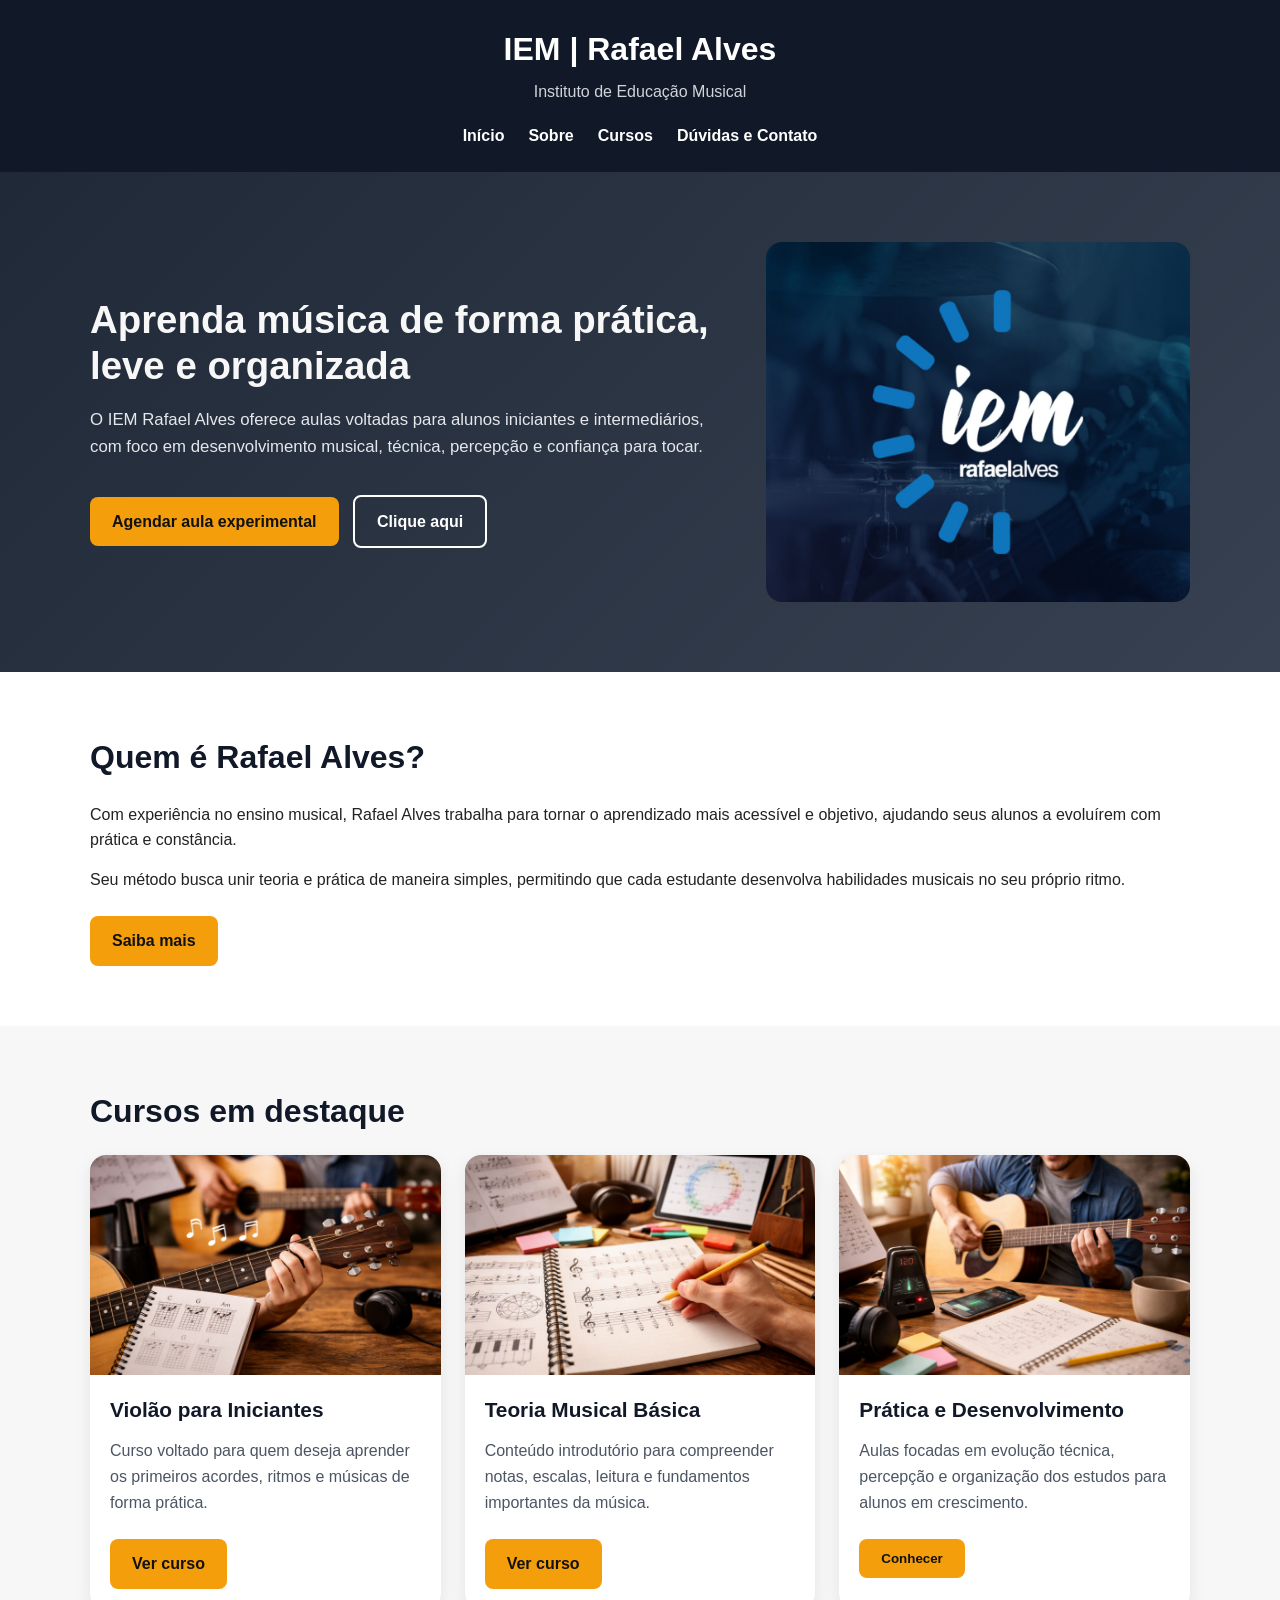
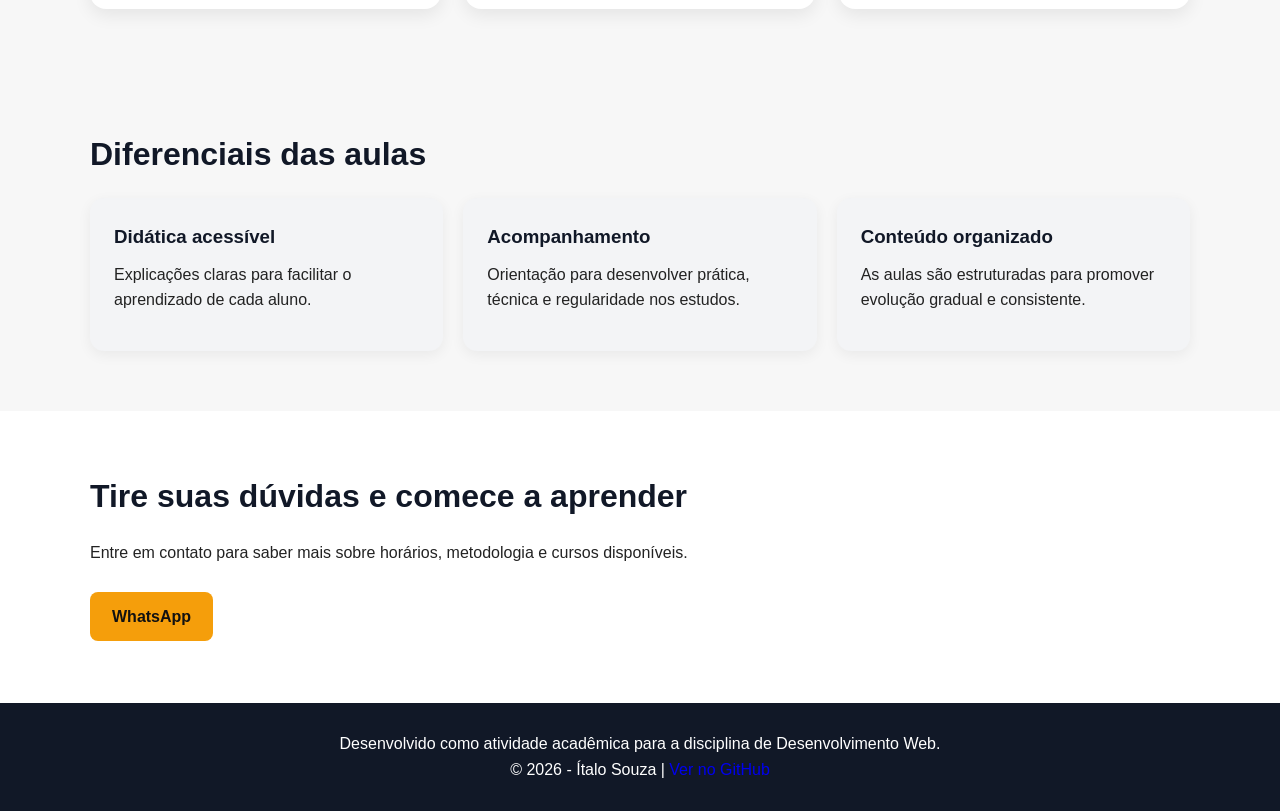
==== index.html @ 949e4aed "iem-rafael-alves" ====
<!DOCTYPE html>
<html lang="pt-BR">
<head>
    <meta charset="UTF-8">
    <meta name="viewport" content="width=device-width, initial-scale=1.0">
    <title>Rafael Alves | Professor de Música</title>
    <meta name="description" content="Aulas de música com Rafael Alves para iniciantes e intermediários. Conheça os cursos, a trajetória do professor e entre em contato.">
    <link rel="stylesheet" href="style.css">
</head>
<body>

    <header>
        <div class="container">
            <h1> IEM | Rafael Alves</h1>
            <p>Instituto de Educação Musical</p>

            <nav>
                <ul>
                    <li><a href="index.html">Início</a></li>
                    <li><a href="sobre.html">Sobre</a></li>
                    <li><a href="cursos.html">Cursos</a></li>
                    <li><a href="contato.html">Dúvidas e Contato</a></li>
                </ul>
            </nav>
        </div>
    </header>

    <main>

        <section class="hero">
            <div class="container">
                <div class="hero-texto">
                    <h2>Aprenda música de forma prática, leve e organizada</h2>
                    <p>
                        O IEM Rafael Alves oferece aulas voltadas para alunos iniciantes e intermediários,
                        com foco em desenvolvimento musical, técnica, percepção e confiança para tocar.
                    </p>

                    <div class="hero-botoes">
                        <!-- erro proposital: botão sem função real -->
                        <a href="#" class="btn">Agendar aula experimental</a>

                        <!-- erro proposital: texto fraco no botão -->
                        <a href="cursos.html" class="btn btn-secundario">Clique aqui</a>
                    </div>
                </div>

                <div class="hero-imagem">
                    <!-- erro proposital: imagem sem alt -->
                    <img src="images/Logo-novo-IEM-Rafa-Bueno-1-1024x1024.jpg">
                </div>
            </div>
        </section>

        <section class="apresentacao">
            <div class="container">
                <h2>Quem é Rafael Alves?</h2>
                <p>
                    Com experiência no ensino musical, Rafael Alves trabalha para tornar o aprendizado
                    mais acessível e objetivo, ajudando seus alunos a evoluírem com prática e constância.
                </p>
                <p>
                    Seu método busca unir teoria e prática de maneira simples, permitindo que cada estudante
                    desenvolva habilidades musicais no seu próprio ritmo.
                </p>

                <!-- erro proposital: botão levando para topo da própria página -->
                <a href="#" class="btn">Saiba mais</a>
            </div>
        </section>

        <section class="cursos-destaque">
            <div class="container">
                <h2>Cursos em destaque</h2>

                <div class="cards">
                    <article class="card">
                        <!-- erro proposital: imagem sem alt -->
                        <img src="images/violao-iniciante.png">
                        <h3>Violão para Iniciantes</h3>
                        <p>
                            Curso voltado para quem deseja aprender os primeiros acordes, ritmos e músicas
                            de forma prática.
                        </p>
                        <!-- erro proposital: botão sem destino real -->
                        <a href="#" class="btn">Ver curso</a>
                    </article>

                    <article class="card">
                        <!-- erro proposital: imagem sem alt -->
                        <img src="images/teoria-musical.png">
                        <h3>Teoria Musical Básica</h3>
                        <p>
                            Conteúdo introdutório para compreender notas, escalas, leitura e fundamentos
                            importantes da música.
                        </p>
                        <a href="cursos.html" class="btn">Ver curso</a>
                    </article>

                    <article class="card">
                        <!-- erro proposital: imagem sem alt -->
                        <img src="images/pratica-musical.png">
                        <h3>Prática e Desenvolvimento</h3>
                        <p>
                            Aulas focadas em evolução técnica, percepção e organização dos estudos
                            para alunos em crescimento.
                        </p>
                        <!-- erro proposital: botão inconsistente -->
                        <button class="btn">Conhecer</button>
                    </article>
                </div>
            </div>
        </section>

        <section class="diferenciais">
            <div class="container">
                <h2>Diferenciais das aulas</h2>

                <div class="lista-diferenciais">
                    <div class="item">
                        <h3>Didática acessível</h3>
                        <p>Explicações claras para facilitar o aprendizado de cada aluno.</p>
                    </div>

                    <div class="item">
                        <h3>Acompanhamento</h3>
                        <p>Orientação para desenvolver prática, técnica e regularidade nos estudos.</p>
                    </div>

                    <div class="item">
                        <h3>Conteúdo organizado</h3>
                        <p>As aulas são estruturadas para promover evolução gradual e consistente.</p>
                    </div>
                </div>
            </div>
        </section>

        <section class="cta-contato">
            <div class="container">
                <h2>Tire suas dúvidas e comece a aprender</h2>
                <p>
                    Entre em contato para saber mais sobre horários, metodologia e cursos disponíveis.
                </p>

                <div class="cta-botoes">
                    <!-- erro proposital: whatsapp sem link real -->
                    <a href="#" class="btn">WhatsApp</a>

                    <!-- erro proposital: botão correto, para equilibrar -->
                    <a href="contato.html" class="btn btn-secundario">Fale comigo</a>
                </div>
            </div>
        </section>

    </main>

    <footer class="footer">
        <div class="container">
            <p class="footer-text">
                Desenvolvido como atividade acadêmica para a disciplina de Desenvolvimento Web.
            </p>
            
            <p class="footer-copy">
                © 2026 - Ítalo Souza | <a href="https://github.com/bhzitalo/seu-repositorio" target="_blank">Ver no GitHub</a>
            </p>

  </div>
</footer>

</body>
</html>
---- style.css ----
* {
    margin: 0;
    padding: 0;
    box-sizing: border-box;
}

body {
    font-family: Arial, Helvetica, sans-serif;
    background-color: #f7f7f7;
    color: #222;
    line-height: 1.6;
}

img {
    max-width: 100%;
    display: block;
}

a {
    text-decoration: none;
}

ul {
    list-style: none;
}

.container {
    width: 90%;
    max-width: 1100px;
    margin: 0 auto;
}

/* HEADER */
header {
    background-color: #111827;
    color: white;
    padding: 24px 0;
    text-align: center;
}

header h1 {
    font-size: 2rem;
    margin-bottom: 4px;
}

header p {
    color: #d1d5db;
    margin-bottom: 18px;
}

nav ul {
    display: flex;
    justify-content: center;
    gap: 24px;
    flex-wrap: wrap;
}

nav a {
    color: white;
    font-weight: bold;
    transition: 0.3s;
}

nav a:hover {
    color: #f59e0b;
}

/* HERO */
.hero {
    background: linear-gradient(135deg, #1f2937, #374151);
    color: white;
    padding: 70px 0;
}

.hero .container {
    display: grid;
    grid-template-columns: 1.2fr 0.8fr;
    gap: 40px;
    align-items: center;
}

.hero h2 {
    font-size: 2.4rem;
    line-height: 1.2;
    margin-bottom: 18px;
    color: #f7f7f7;
}

.hero p {
    font-size: 1.05rem;
    margin-bottom: 24px;
    color: #e5e7eb;
}

.hero-imagem img {
    width: 100%;
    height: 360px;
    object-fit: cover;
    border-radius: 16px;
}

/* BOTÕES */
.btn {
    display: inline-block;
    background-color: #f59e0b;
    color: #111;
    padding: 12px 22px;
    border-radius: 8px;
    font-weight: bold;
    border: none;
    cursor: pointer;
    transition: 0.3s;
    margin-right: 10px;
    margin-top: 10px;
}

.btn:hover {
    background-color: #d97706;
    color: white;
}

.btn-secundario {
    background-color: transparent;
    color: white;
    border: 2px solid white;
}

.btn-secundario:hover {
    background-color: white;
    color: #111827;
}

/* SEÇÕES GERAIS */
section {
    padding: 60px 0;
}

section h2 {
    font-size: 2rem;
    margin-bottom: 18px;
    color: #111827;
}

section p {
    margin-bottom: 14px;
}

/* TOPO DAS PÁGINAS INTERNAS */
.pagina-topo {
    background-color: #e5e7eb;
    text-align: center;
    padding: 50px 0;
}

.pagina-topo p {
    max-width: 700px;
    margin: 0 auto;
    color: #4b5563;
}

/* APRESENTAÇÃO */
.apresentacao,
.metodologia,
.informacoes-adicionais,
.faq,
.cta-contato,
.cta-final {
    background-color: white;
}

/* SOBRE */
.sobre-grid {
    display: grid;
    grid-template-columns: 0.9fr 1.1fr;
    gap: 40px;
    align-items: center;
}

.sobre-imagem img {
    width: 100%;
    height: 400px;
    object-fit: cover;
    border-radius: 16px;
}

.metodologia-itens,
.lista-diferenciais,
.beneficios-grid,
.faq-itens {
    display: grid;
    grid-template-columns: repeat(3, 1fr);
    gap: 20px;
}

.item-metodologia,
.item,
.beneficio,
.faq-item {
    background-color: #f3f4f6;
    padding: 24px;
    border-radius: 14px;
    box-shadow: 0 4px 14px rgba(0, 0, 0, 0.06);
}

.item-metodologia h3,
.item h3,
.beneficio h3,
.faq-item h3 {
    margin-bottom: 10px;
    color: #111827;
}

/* CARDS */
.cards,
.cards-valores,
.cards-cursos {
    display: grid;
    grid-template-columns: repeat(3, 1fr);
    gap: 24px;
}

.card,
.card-valor,
.card-curso {
    background-color: white;
    border-radius: 16px;
    overflow: hidden;
    box-shadow: 0 6px 18px rgba(0, 0, 0, 0.08);
    padding-bottom: 20px;
}

.card img,
.card-valor img,
.card-curso img {
    width: 100%;
    height: 220px;
    object-fit: cover;
    margin-bottom: 18px;
}

.card h3,
.card-valor h3,
.card-curso h3 {
    font-size: 1.3rem;
    margin: 0 20px 12px;
    color: #111827;
}

.card p,
.card-valor p,
.card-curso p {
    margin: 0 20px 14px;
    color: #4b5563;
}

.card .btn,
.card-curso .btn,
.card-valor .btn {
    margin-left: 20px;
}

/* CONTATO */
.contato-grid {
    display: grid;
    grid-template-columns: 1fr 1fr;
    gap: 30px;
    align-items: start;
}

.info-contato,
.formulario-contato {
    background-color: white;
    padding: 28px;
    border-radius: 16px;
    box-shadow: 0 6px 18px rgba(0, 0, 0, 0.08);
}

.info-contato img {
    width: 100%;
    height: 260px;
    object-fit: cover;
    border-radius: 12px;
    margin-top: 20px;
}

.contato-itens p {
    margin-bottom: 12px;
}

.contato-itens a {
    color: #d97706;
    font-weight: bold;
}

form {
    display: flex;
    flex-direction: column;
    gap: 14px;
    margin-top: 18px;
}

form input,
form textarea {
    width: 100%;
    padding: 14px;
    border: 1px solid #d1d5db;
    border-radius: 8px;
    font-size: 1rem;
    font-family: Arial, Helvetica, sans-serif;
}

form input:focus,
form textarea:focus {
    outline: none;
    border-color: #f59e0b;
}

/* RODAPÉ */
footer {
    background-color: #111827;
    color: white;
    padding: 28px 0;
    text-align: center;
}

.redes {
    margin-top: 12px;
}

.redes a {
    color: #fbbf24;
    margin: 0 10px;
    font-weight: bold;
}

.redes a:hover {
    color: white;
}

/* RESPONSIVO */
@media (max-width: 900px) {
    .hero .container,
    .sobre-grid,
    .contato-grid,
    .cards,
    .cards-valores,
    .cards-cursos,
    .metodologia-itens,
    .lista-diferenciais,
    .beneficios-grid,
    .faq-itens {
        grid-template-columns: 1fr;
    }

    .hero {
        text-align: center;
    }

    .hero-imagem img,
    .sobre-imagem img {
        height: auto;
    }

    .btn {
        margin-right: 0;
    }
}

@media (max-width: 600px) {
    header h1 {
        font-size: 1.7rem;
    }

    .hero h2 {
        font-size: 1.9rem;
    }

    section h2 {
        font-size: 1.6rem;
    }

    nav ul {
        gap: 14px;
    }

    .container {
        width: 92%;
    }
}
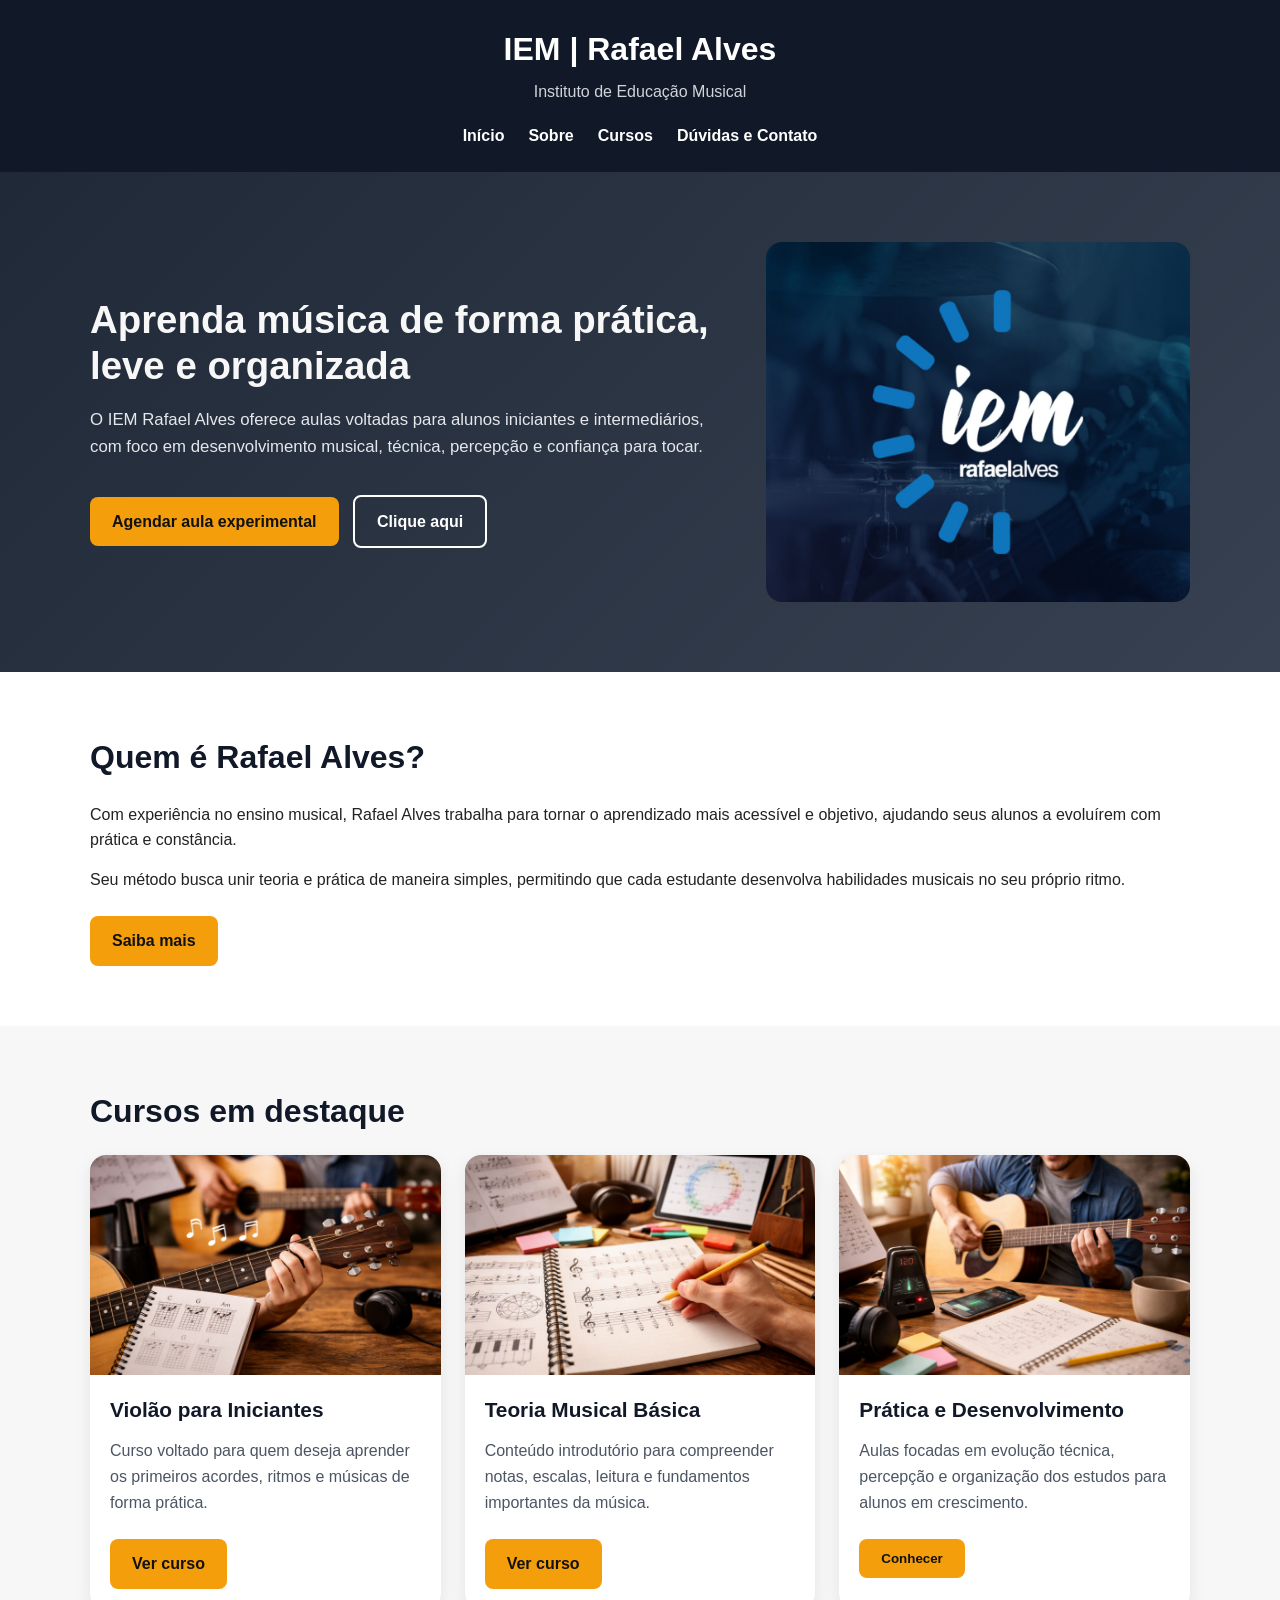
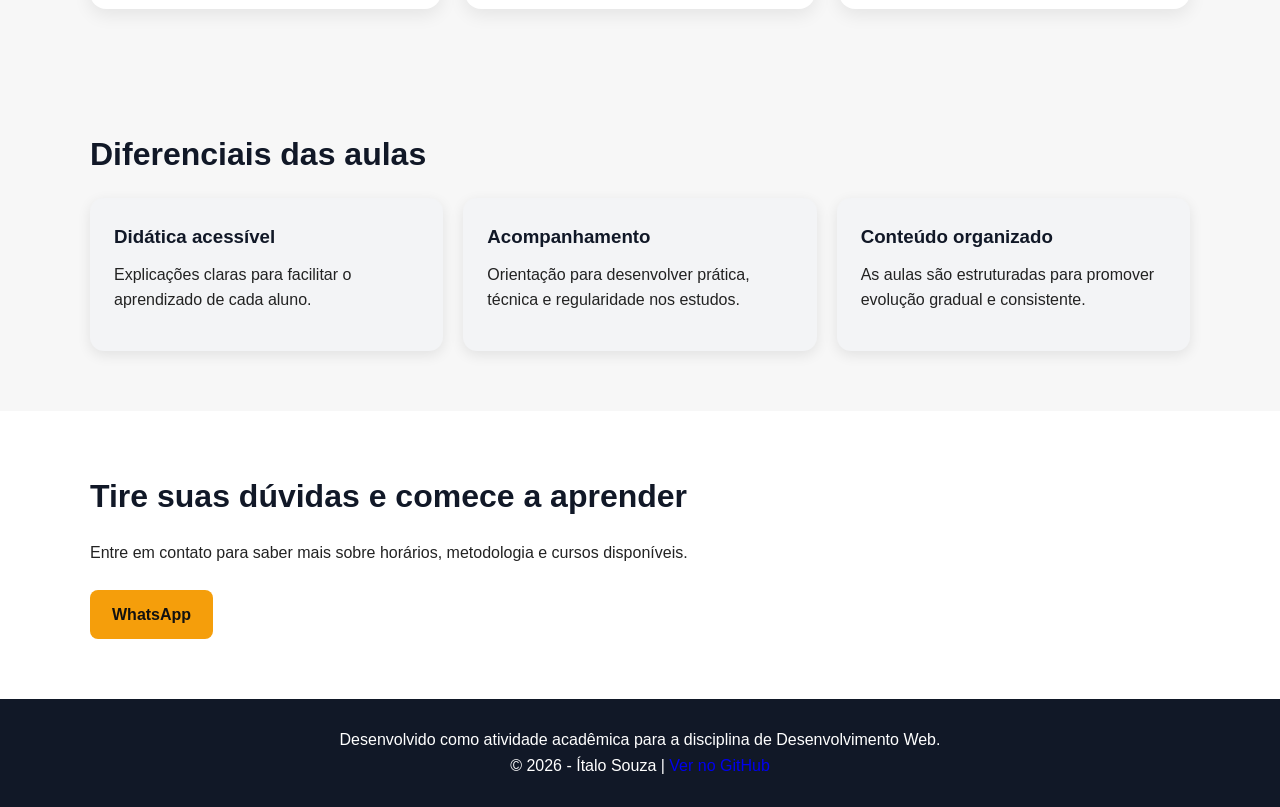
==== commit 1fc0f178: "remove botoes inuteis" ====
--- a/index.html
+++ b/index.html
@@ -145,9 +145,6 @@
                 <div class="cta-botoes">
                     <!-- erro proposital: whatsapp sem link real -->
                     <a href="#" class="btn">WhatsApp</a>
-
-                    <!-- erro proposital: botão correto, para equilibrar -->
-                    <a href="contato.html" class="btn btn-secundario">Fale comigo</a>
                 </div>
             </div>
         </section>
@@ -163,9 +160,8 @@
             <p class="footer-copy">
                 © 2026 - Ítalo Souza | <a href="https://github.com/bhzitalo/seu-repositorio" target="_blank">Ver no GitHub</a>
             </p>
-
-  </div>
-</footer>
+        </div>
+    </footer>
 
 </body>
 </html>
--- a/style.css
+++ b/style.css
@@ -199,7 +199,7 @@
     background-color: #f3f4f6;
     padding: 24px;
     border-radius: 14px;
-    box-shadow: 0 4px 14px rgba(0, 0, 0, 0.06);
+    box-shadow: 0 4px 14px rgba(0, 0, 0, 0.09);
 }
 
 .item-metodologia h3,
